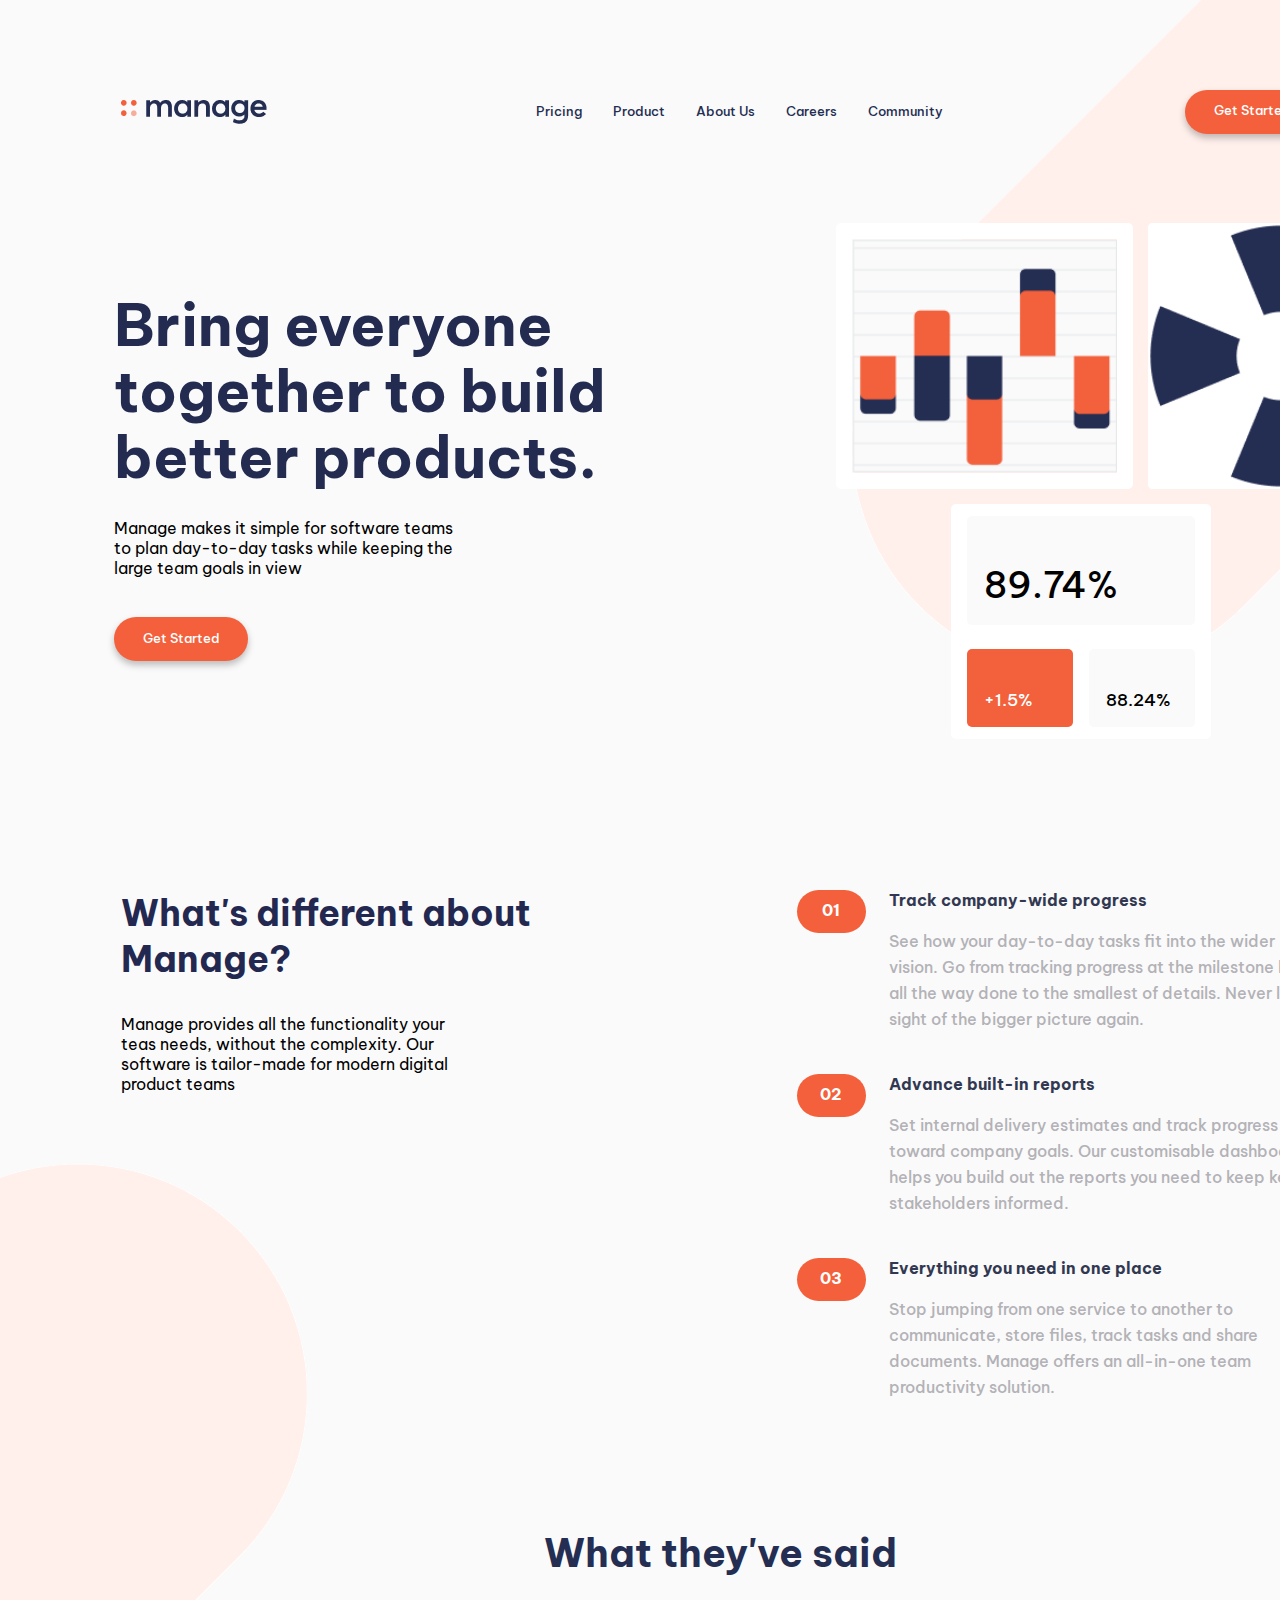
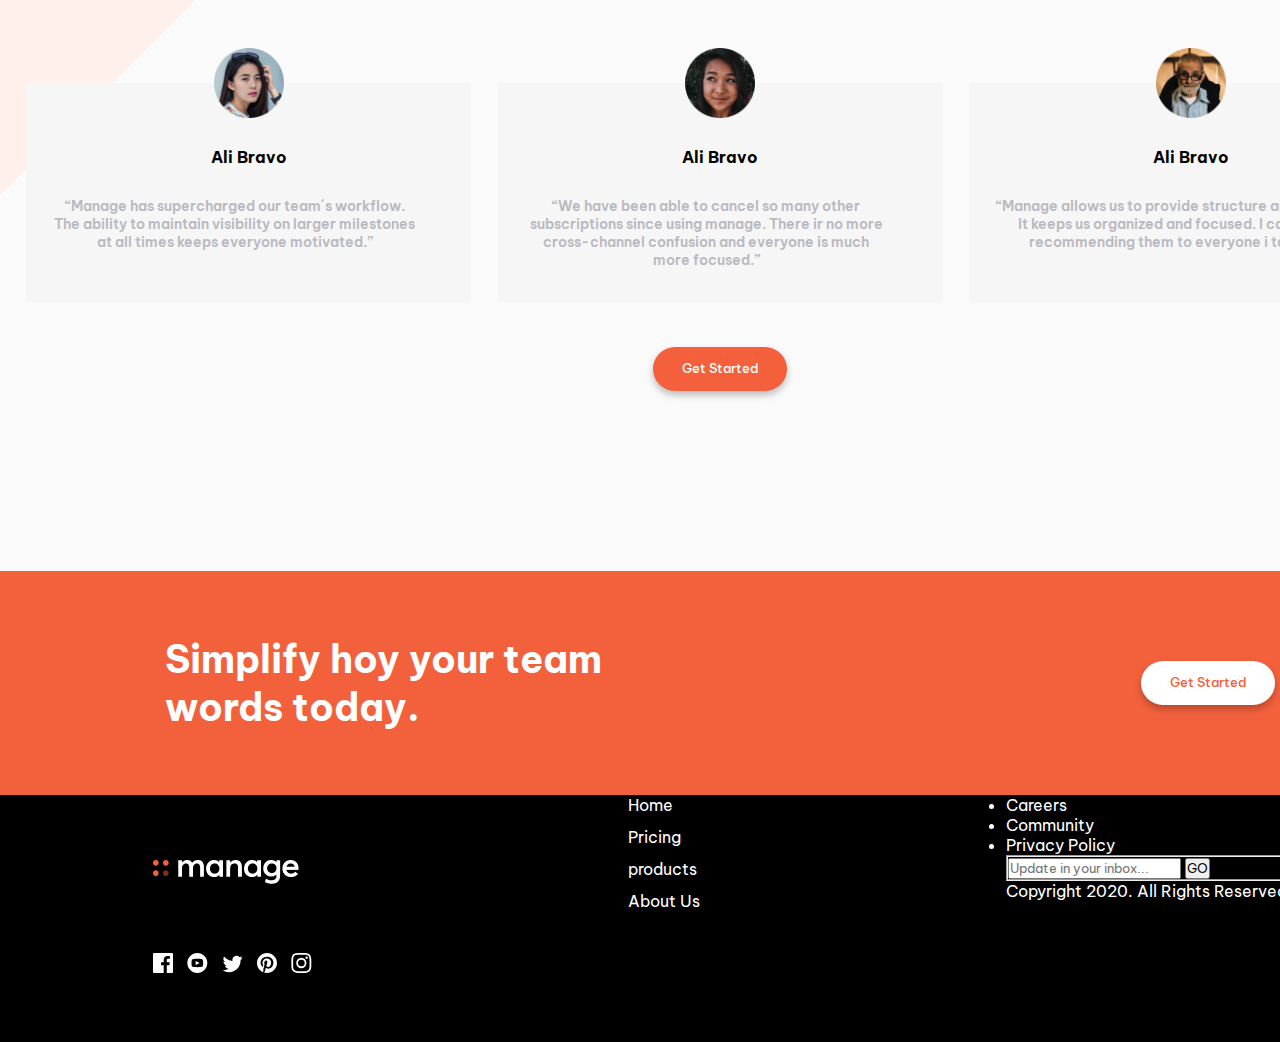
==== Examen Practico Final - FE1/index.html @ 4f0da7f2 "avance version pc" ====
<!DOCTYPE html>
<html lang="en">
<head>
    <meta charset="UTF-8">
    <meta http-equiv="X-UA-Compatible" content="IE=edge">
    <meta name="viewport" content="width=device-width, initial-scale=1.0">
    <link rel="preconnect" href="https://fonts.googleapis.com">
    <link rel="preconnect" href="https://fonts.gstatic.com" crossorigin>
<link href="https://fonts.googleapis.com/css2?family=Be+Vietnam+Pro:wght@400;500;700&display=swap" rel="stylesheet">
    <link rel="stylesheet" href="./styles/styles.css">
    <title>Examen Front1</title>
</head>
<body>
    <header>
        <div class="headercontainer">
        <img src="./img/logonegro.png" alt="">
        <nav>
            <ul type="none">
                <li class="headerli">Pricing</li>
                <li class="headerli">Product</li>
                <li class="headerli">About Us</li>
                <li class="headerli">Careers</li>
                <li class="headerli">Community</li>
            </ul>
        </nav>
        <p class="GetStarted">Get Started</p>
        </div>
    </header>
    <div class="container1">
        <div class="container1_1">
            <h1>Bring everyone together to build better products.</h1>
            <p class="container1_p">Manage makes it simple for software teams to plan day-to-day tasks while keeping the large team goals in view </p>
            <p class="GetStarted">Get Started</p>
        </div>
        <div class="container1_2">
            <div class="container1_2_img">
                <img class="container1_2_img1" src="./img/barras.png" alt="">
                <img class="container1_2_img2" src="./img/Group 3.png" alt="">
            </div>
            <div class="container1_2_p">
                <p class="alingp container1_2_p1">89.74%</p>
                <p class="alingp container1_2_p2">+1.5%</p>
                <p class="alingp container1_2_p3">88.24%</p>
            </div>
        </div>
    </div>
    <div class="container2">
        <div class="container2_div1">
            <h2 class="container2_div1_h2">What's different about Manage?</h2>
            <p class="container2_div1_p">Manage provides all the functionality your teas needs, without the complexity. Our software is tailor-made for modern digital product teams</p>
        </div>
        <div class="container2_div2">
            <div class="container2_div2_1">
                <p class="item">01</p>
                <div>
                  <h3 class="container2_div2_h3">Track company-wide progress</h3>
                  <p class="container2_div2_p">See how your day-to-day tasks fit into the wider vision. Go from tracking progress at the milestone level all the way done to the smallest of details. Never lose sight of the bigger picture again.</p>
                </div>
            </div>
            <div class="container2_div2_1">
                <p class="item">02</p>
                <div>
                <h3 class="container2_div2_h3">Advance built-in reports</h3>
                <p class="container2_div2_p">Set internal delivery estimates and track progress toward company goals. Our customisable dashboard helps you build out the reports you need to keep key stakeholders informed.</p>
              </div>
            </div>
            <div class="container2_div2_1">
                <p class="item">03</p>
                <div>
                <h3 class="container2_div2_h3">Everything you need in one place</h3>
                <p class="container2_div2_p">Stop jumping from one service to another to communicate, store files, track tasks and share documents. Manage offers an all-in-one team productivity solution.</p>
              </div>
            </div>
        </div>
    </div>
    <h2 class="tituloh2">What they've said</h2>
    <div class="container3">
      <div class="container3_boxs box1">
        <img class="container3_boxs_img" src="./img/avatar-anisha.png" alt="">
        <h4 class="container3_boxs_h4">Ali Bravo</h4>
        <p class="container3_boxs_p">“Manage has supercharged our team´s workflow. The ability to maintain visibility on larger milestones at all times keeps everyone motivated.”</p>
      </div>
      <div class="container3_boxs box2">
        <img class="container3_boxs_img" src="./img/avatar-ali.png" alt="">
          <h4 class="container3_boxs_h4">Ali Bravo</h4>
          <p class="container3_boxs_p">“We have been able to cancel so many other subscriptions since using manage. There ir no more cross-channel confusion and everyone is much more focused.”</p>
      </div>
      <div class="container3_boxs box3">
          <img class="container3_boxs_img" src="./img/avatar-richard.png" alt="">
          <h4 class="container3_boxs_h4">Ali Bravo</h4>
          <p class="container3_boxs_p">“Manage allows us to provide structure and process. It keeps us organized and focused. I can´t stop recommending them to everyone i talk to!”</p>
      </div>
    </div>
    <div class="pcenter">
      <p class="GetStarted">Get Started</p>
    </div>
    <div class="container4">
        <h2 class="container4_h2">Simplify hoy your team words today.</h2>
        <p class="GetStarted gswhite">Get Started</p>
    </div>
    <footer>
        <di class="container5">
            <div class="container5_1">
                <div>
                    <img src="./img/logoblanco.png" alt="">
                </div>
                <div>
                    <img class="container5_1_ico" src="./img/icon-facebook.svg" alt="facebook">
                    <img class="container5_1_ico" src="./img/icon-youtube.svg" alt="youtube">
                    <img class="container5_1_ico" src="./img/icon-twitter.svg" alt="twitter">
                    <img class="container5_1_ico" src="./img/icon-pinterest.svg" alt="pinterest">
                    <img class="container5_1_ico" src="./img/icon-instagram.svg" alt="instagram">
            </div>
            </div>
            <div class="container5_2">
                <ul type="none">
                    <li class="container5_2_li">Home</li>
                    <li class="container5_2_li">Pricing</li>
                    <li class="container5_2_li">products</li>
                    <li class="container5_2_li">About Us</li>
                </ul>
            </div>
        </div>
        <div>
            <div>
                <ul>
                    <li>Careers</li>
                    <li>Community</li>
                    <li>Privacy Policy</li>
                </ul>
            </div>
            <div>
                <div>
                <form>
                    <fieldset>
                        <input type="text" id="nombre" name="nombre" placeholder="Update in your inbox..." minlength="5" maxlength="25">
                        <input type="submit" value="GO">
                    </fieldset>
                </form>
                </div>
                <div>
                <P>Copyright 2020. All Rights Reserved</P>
                </div>
            </div>
        </div>
    </footer>
</body>
</html>
---- Examen Practico Final - FE1/styles/styles.css ----
* {
    padding: 0;
    margin: 0;
    font-family: 'Be Vietnam Pro', sans-serif;
    font-style: normal;
    box-sizing: border-box;
}
body{
    width: 1440px;
    /* background-position: 840px -120px; */
    /* background-image: url("../img/bg-tablet-pattern.svg"); */
    background-color: #FAFAFA;
    background-repeat: no-repeat;
    background-image: url("../img/fondoo.png");
    /* border: 2px solid #000000; */
}
.headercontainer{
    display: flex;
    flex-wrap: wrap;
    flex-direction: row;
    align-items: center;
    justify-content: space-around;
    height: 223px;
    font-weight: 500;
    font-size: 13px;
}
nav ul li{
    display: inline-block;
}
.headerli{
    padding-left: 28px;
    color: #242E52;
    line-height: 176.1%;
}
.GetStarted{
    width: 134px;
    height: 44px;
    background-color: #F3603B;
    color: #ffffff;
    box-shadow: 0px 4px 7px rgba(0, 0, 0, 0.25);
    border-radius: 50px;
    text-align: center;
    padding: 12.5px 0;
    font-weight: 500;
    font-size: 13px;
}
.gswhite{
    background-color: #ffffff;
    color: #F3603B;
}
h1{
    font-weight: 700;
    font-size: 58px;
    line-height: 66px;
    color: #232C50;
}
.container1{
    height: 525px;
    display: flex;
    flex-wrap: wrap;
    flex-direction: row;
    justify-content: space-around;
    align-items: center;
}
.container1_1{
    width: 493px;
    height: 397px;
    display: grid;
    justify-content: center;
}
.container1_p{
    width: 350px;
    height: 71px;
}
.container1_2{
  width: 490px;
  height: 535px;
  display: flex;
  flex-wrap: wrap;
  justify-content: space-evenly;
}
.container1_2_img{
  display: flex;
  margin-bottom: 15px;
}
.container1_2_img1{
  border: 16px solid #ffffff;
  border-radius: 5px;
}
.container1_2_img2{
  margin-left: 15px;
}
.container1_2_p{
    width: 260px;
    height: 235px;
    display: flex;
    flex-wrap: wrap;
    justify-content: space-evenly;
    align-items: center;
    background-color: #ffffff;
    border-radius: 5px;
}
.alingp{
  background-color: #FAFAFA;
  display: flex;
  align-items: flex-end;
  padding: 17px;
  font-weight: 500;
  border-radius: 5px;
}
.container1_2_p1{
  height: 108.5px;
  width: 227.5px;
  font-size: 36px;
}
.container1_2_p2{
  background-color: #F3603C;
  color: #ffffff;
  width: 106.03px;
  height: 78.33px;
  font-size: 16.5px;
}
.container1_2_p3{
  width: 106.03px;
  height: 78.33px;
  font-size: 16.5px;
}
.container2{
  margin-top: 142px;
  display: flex;
  flex-direction: row;
  justify-content: space-around;
}
.container2_div1{
  width: 433px;
  height: 212px;
}
.container2_div1_h2{
  width: 433px;
  height: 88px;
  font-weight: 700;
  font-size: 36px;
  color:#232851;
  margin-bottom: 36px;
}
.container2_div1_p{
  width: 337px;
  height: 88px;
}
.item{
  width: 69px;
  height: 43px;
  background-color: #F3603B;
  color: #ffffff;
  border-radius: 50px;
  text-align: center;
  padding: 10px 0;
  font-weight: 700;
  font-size: 16px;
  margin-right: 23px;
}
.container2_div2_1{
  display: flex;
}
.container2_div2_h3{
  color: #323851;
  font-weight: 700;
  font-size: 16px;
  margin-bottom: 18px;
}
.container2_div2_p{
  width: 430px;
  height: 104px;
  font-weight: 500;
  font-size: 16.2984px;
  line-height: 26px;
  margin-bottom: 42px;
  color: #B3B2B7;
}
.tituloh2{
  color: #242E53;
  font-weight: 700;
  font-size: 39.2143px;
  line-height: 156.6%;
  text-align: center;
  margin-top: 80px;
  margin-bottom: 100px;
}
.container3{
  display: flex;
  flex-direction: row;
  flex-wrap: wrap;
  justify-content: space-evenly;
}
.container3_boxs{
  /* position: relative; */
  background-color: #f6f6f6;
  width: 445px;
  height: 219px;
  text-align: center;
}
.container3_boxs_img{
  position: relative;
  top: -35px;
  width: 70px;
  height: 70px;
}
.container3_boxs_h4{
  position: relative;
  top: -10px;
  padding-bottom: 20px;
}
.container3_boxs_p{
  width: 390px;
  height: 78px;
  padding-left: 27px;
  font-weight: 600;
  font-size: 14px;
  color: #B9B9C1;
}
.pcenter{
  height: 269px;
  display: flex;
  justify-content: center;
  padding-top: 45px;
}
.container4{
  height: 224px;
  background-color: #F3613C;
  color: #ffffff;
  display: flex;
  justify-content: space-between;
  align-items: center;
  padding: 0 165px;
}
.container4_h2{
  width: 438px;
  height: 96px;
  font-weight: 700;
  font-size: 38px;
}
footer{
}
.container5{
  height: 247px;
  background-color: #000000;
  color: #ffffff;
  display: flex;
  justify-content: space-around;
}
.container5_1{
  display: flex;
  flex-direction: column;
  justify-content: space-evenly;
}
.container5_1_ico{
  padding-right: 10px;
}
.container5_2{
  display: block;
  justify-content: center;
}
.container5_2_li{
  padding-bottom: 12px;
}
.container5_3{

}
.container5_4{

}
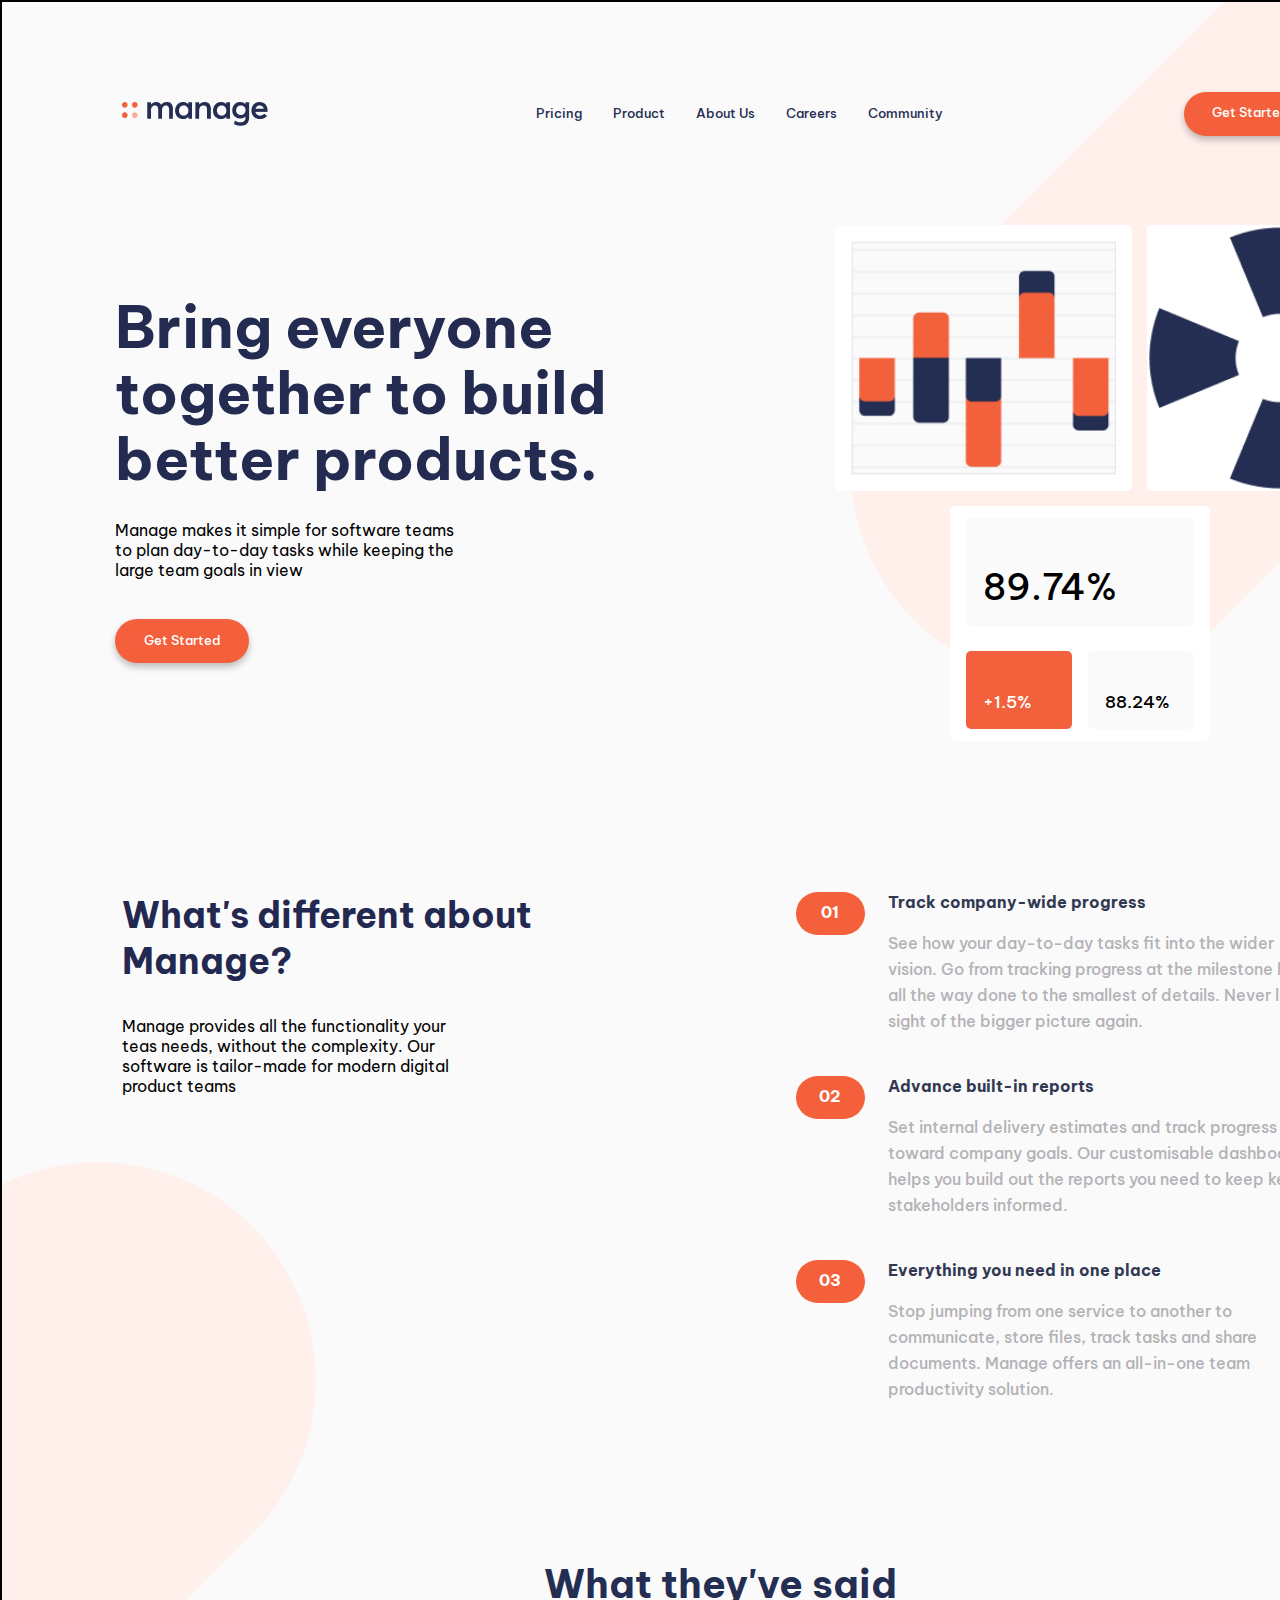
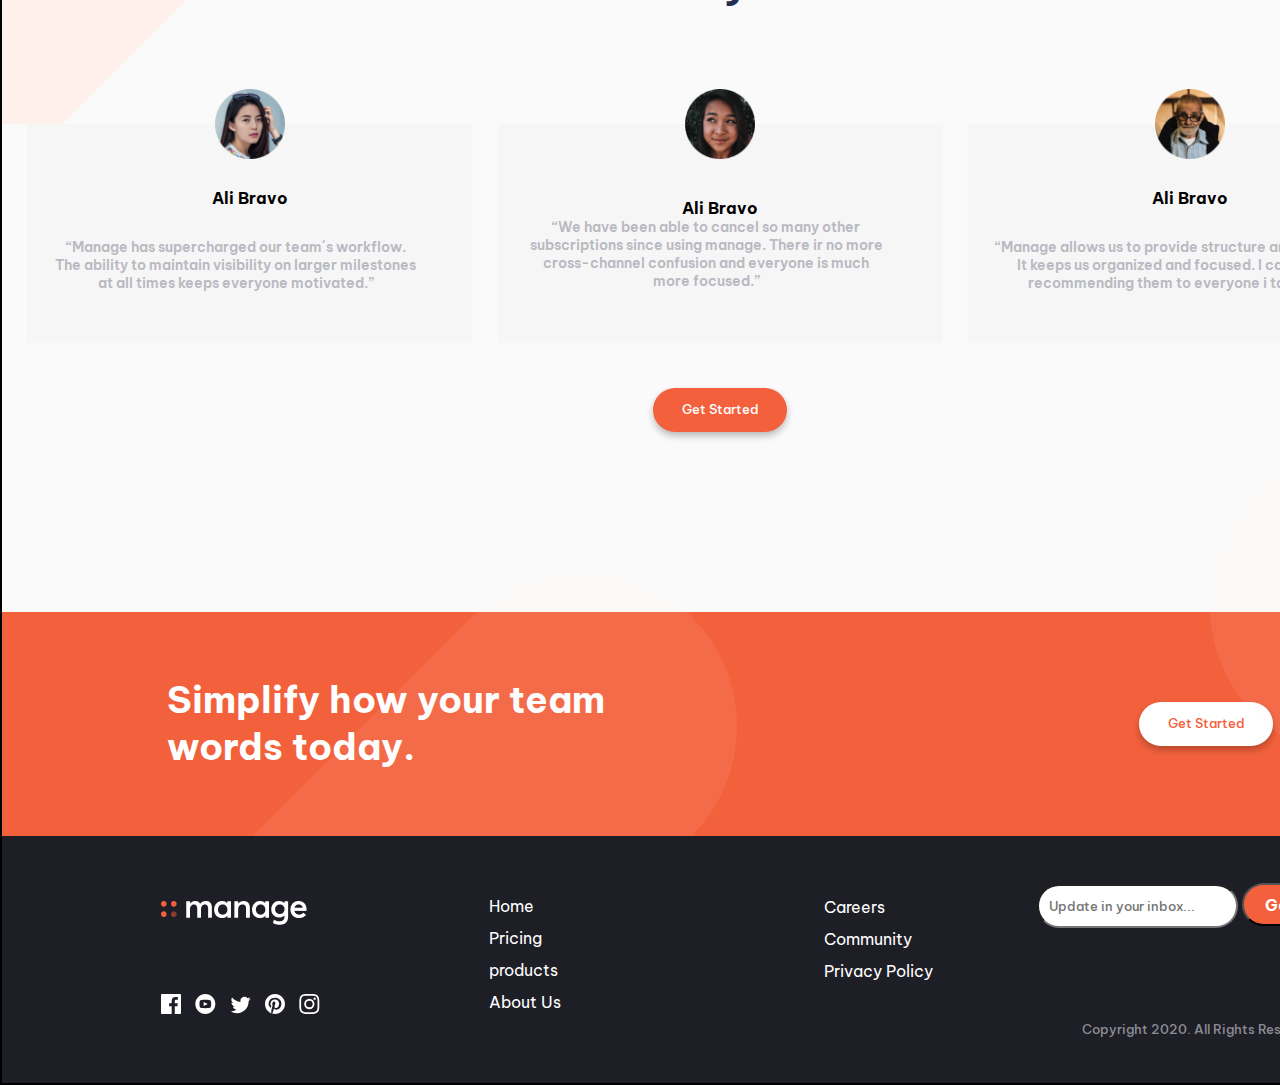
==== commit 854f95f5: "finalizo version pc" ====
--- a/Examen Practico Final - FE1/index.html
+++ b/Examen Practico Final - FE1/index.html
@@ -44,102 +44,103 @@
             </div>
         </div>
     </div>
+    <div class="container2_background">
     <div class="container2">
         <div class="container2_div1">
             <h2 class="container2_div1_h2">What's different about Manage?</h2>
             <p class="container2_div1_p">Manage provides all the functionality your teas needs, without the complexity. Our software is tailor-made for modern digital product teams</p>
         </div>
-        <div class="container2_div2">
+        <div class="container2_div1">
             <div class="container2_div2_1">
                 <p class="item">01</p>
                 <div>
-                  <h3 class="container2_div2_h3">Track company-wide progress</h3>
-                  <p class="container2_div2_p">See how your day-to-day tasks fit into the wider vision. Go from tracking progress at the milestone level all the way done to the smallest of details. Never lose sight of the bigger picture again.</p>
+                    <h3 class="container2_div2_h3">Track company-wide progress</h3>
+                    <p class="container2_div2_p">See how your day-to-day tasks fit into the wider vision. Go from tracking progress at the milestone level all the way done to the smallest of details. Never lose sight of the bigger picture again.</p>
                 </div>
             </div>
             <div class="container2_div2_1">
                 <p class="item">02</p>
                 <div>
-                <h3 class="container2_div2_h3">Advance built-in reports</h3>
-                <p class="container2_div2_p">Set internal delivery estimates and track progress toward company goals. Our customisable dashboard helps you build out the reports you need to keep key stakeholders informed.</p>
-              </div>
+                    <h3 class="container2_div2_h3">Advance built-in reports</h3>
+                    <p class="container2_div2_p">Set internal delivery estimates and track progress toward company goals. Our customisable dashboard helps you build out the reports you need to keep key stakeholders informed.</p>
+                </div>
             </div>
             <div class="container2_div2_1">
                 <p class="item">03</p>
                 <div>
-                <h3 class="container2_div2_h3">Everything you need in one place</h3>
-                <p class="container2_div2_p">Stop jumping from one service to another to communicate, store files, track tasks and share documents. Manage offers an all-in-one team productivity solution.</p>
-              </div>
+                    <h3 class="container2_div2_h3">Everything you need in one place</h3>
+                    <p class="container2_div2_p">Stop jumping from one service to another to communicate, store files, track tasks and share documents. Manage offers an all-in-one team productivity solution.</p>
+                </div>
             </div>
         </div>
     </div>
-    <h2 class="tituloh2">What they've said</h2>
+    <div class="container2_h2">
+        <h2 class="tituloh2">What they've said</h2>
+    </div>
+    </div>
     <div class="container3">
-      <div class="container3_boxs box1">
-        <img class="container3_boxs_img" src="./img/avatar-anisha.png" alt="">
-        <h4 class="container3_boxs_h4">Ali Bravo</h4>
-        <p class="container3_boxs_p">“Manage has supercharged our team´s workflow. The ability to maintain visibility on larger milestones at all times keeps everyone motivated.”</p>
-      </div>
-      <div class="container3_boxs box2">
-        <img class="container3_boxs_img" src="./img/avatar-ali.png" alt="">
-          <h4 class="container3_boxs_h4">Ali Bravo</h4>
-          <p class="container3_boxs_p">“We have been able to cancel so many other subscriptions since using manage. There ir no more cross-channel confusion and everyone is much more focused.”</p>
-      </div>
-      <div class="container3_boxs box3">
-          <img class="container3_boxs_img" src="./img/avatar-richard.png" alt="">
-          <h4 class="container3_boxs_h4">Ali Bravo</h4>
-          <p class="container3_boxs_p">“Manage allows us to provide structure and process. It keeps us organized and focused. I can´t stop recommending them to everyone i talk to!”</p>
-      </div>
+        <div class="container3_boxs box1">
+            <img class="container3_boxs_img" src="./img/avatar-anisha.png" alt="">
+            <h4 class="container3_boxs_h4">Ali Bravo</h4>
+            <p class="container3_boxs_p">“Manage has supercharged our team´s workflow. The ability to maintain visibility on larger milestones at all times keeps everyone motivated.”</p>
+        </div>
+        <div class="container3_boxs box2">
+            <img class="container3_boxs_img" src="./img/avatar-ali.png" alt="">
+            <h4 class="co  ntainer3_boxs_h4">Ali Bravo</h4>
+            <p class="container3_boxs_p">“We have been able to cancel so many other subscriptions since using manage. There ir no more cross-channel confusion and everyone is much more focused.”</p>
+        </div>
+        <div class="container3_boxs box3">
+            <img class="container3_boxs_img" src="./img/avatar-richard.png" alt="">
+            <h4 class="container3_boxs_h4">Ali Bravo</h4>
+            <p class="container3_boxs_p">“Manage allows us to provide structure and process. It keeps us organized and focused. I can´t stop recommending them to everyone i talk to!”</p>
+        </div>
     </div>
     <div class="pcenter">
-      <p class="GetStarted">Get Started</p>
+        <p class="GetStarted">Get Started</p>
     </div>
     <div class="container4">
-        <h2 class="container4_h2">Simplify hoy your team words today.</h2>
+        <img class="container4_img" src="./img/bg-simplify-section-desktop.svg" alt="">
+        <h2 class="container4_h2">Simplify how your team words today.</h2>
         <p class="GetStarted gswhite">Get Started</p>
     </div>
     <footer>
-        <di class="container5">
+        <div class="container5">
             <div class="container5_1">
-                <div>
-                    <img src="./img/logoblanco.png" alt="">
+                <div class="container5_1_1">
+                    <div>
+                        <img src="./img/logoblanco.png" alt="">
+                    </div>
+                    <div>
+                        <img class="container5_1_ico" src="./img/icon-facebook.svg" alt="facebook">
+                        <img class="container5_1_ico" src="./img/icon-youtube.svg" alt="youtube">
+                        <img class="container5_1_ico" src="./img/icon-twitter.svg" alt="twitter">
+                        <img class="container5_1_ico" src="./img/icon-pinterest.svg" alt="pinterest">
+                        <img class="container5_1_ico" src="./img/icon-instagram.svg" alt="instagram">
+                    </div>
                 </div>
-                <div>
-                    <img class="container5_1_ico" src="./img/icon-facebook.svg" alt="facebook">
-                    <img class="container5_1_ico" src="./img/icon-youtube.svg" alt="youtube">
-                    <img class="container5_1_ico" src="./img/icon-twitter.svg" alt="twitter">
-                    <img class="container5_1_ico" src="./img/icon-pinterest.svg" alt="pinterest">
-                    <img class="container5_1_ico" src="./img/icon-instagram.svg" alt="instagram">
+                <div class="container5_1_divul">
+                    <ul type="none">
+                        <li class="container5_1_li">Home</li>
+                        <li class="container5_1_li">Pricing</li>
+                        <li class="container5_1_li">products</li>
+                        <li class="container5_1_li">About Us</li>
+                    </ul>
+                </div>
             </div>
-            </div>
-            <div class="container5_2">
-                <ul type="none">
-                    <li class="container5_2_li">Home</li>
-                    <li class="container5_2_li">Pricing</li>
-                    <li class="container5_2_li">products</li>
-                    <li class="container5_2_li">About Us</li>
-                </ul>
-            </div>
-        </div>
-        <div>
-            <div>
-                <ul>
-                    <li>Careers</li>
-                    <li>Community</li>
-                    <li>Privacy Policy</li>
-                </ul>
-            </div>
-            <div>
-                <div>
-                <form>
-                    <fieldset>
-                        <input type="text" id="nombre" name="nombre" placeholder="Update in your inbox..." minlength="5" maxlength="25">
-                        <input type="submit" value="GO">
-                    </fieldset>
-                </form>
+            <div class="container5_1">
+                <div class="container5_1_divul">
+                    <ul class="container5_1_ul" type="none">
+                        <li class="container5_1_li li2">Careers</li>
+                        <li class="container5_1_li li2">Community</li>
+                        <li class="container5_1_li li2">Privacy Policy</li>
+                    </ul>
                 </div>
-                <div>
-                <P>Copyright 2020. All Rights Reserved</P>
+                <div class="container5_4">
+                        <form>
+                                <input class="boxform" type="email" id="email" name="email" placeholder="Update in your inbox..." minlength="3" maxlength="25">
+                                <input class="item" type="submit" value="Go">
+                        </form>
+                    <P class="container5_4_p">Copyright 2020. All Rights Reserved</P>
                 </div>
             </div>
         </div>
--- a/Examen Practico Final - FE1/styles/styles.css
+++ b/Examen Practico Final - FE1/styles/styles.css
@@ -7,12 +7,13 @@
 }
 body{
     width: 1440px;
-    /* background-position: 840px -120px; */
-    /* background-image: url("../img/bg-tablet-pattern.svg"); */
+    background-position: 850px -130px;
+    background-image: url("../img/bg-tablet-pattern.svg");
+    border: 2px solid #000000;
+    /* background-image: url("../img/fondoo.png"); */
     background-color: #FAFAFA;
     background-repeat: no-repeat;
-    background-image: url("../img/fondoo.png");
-    /* border: 2px solid #000000; */
+    position: relative;
 }
 .headercontainer{
     display: flex;
@@ -125,6 +126,11 @@
   height: 78.33px;
   font-size: 16.5px;
 }
+.container2_background{
+  background-image: url("../img/bg-tablet-pattern.svg");
+  background-repeat: no-repeat;
+  background-position: -500px 270px;
+}
 .container2{
   margin-top: 142px;
   display: flex;
@@ -132,8 +138,6 @@
   justify-content: space-around;
 }
 .container2_div1{
-  width: 433px;
-  height: 212px;
 }
 .container2_div1_h2{
   width: 433px;
@@ -177,14 +181,19 @@
   margin-bottom: 42px;
   color: #B3B2B7;
 }
+.container2_h2{
+  position: relative;
+  height: 280px;
+  display: flex;
+  justify-content: center;
+  align-items: center;
+}
 .tituloh2{
+  position: absolute;
   color: #242E53;
   font-weight: 700;
   font-size: 39.2143px;
   line-height: 156.6%;
-  text-align: center;
-  margin-top: 80px;
-  margin-bottom: 100px;
 }
 .container3{
   display: flex;
@@ -225,6 +234,7 @@
   padding-top: 45px;
 }
 .container4{
+  position: relative;
   height: 224px;
   background-color: #F3613C;
   color: #ffffff;
@@ -233,22 +243,33 @@
   align-items: center;
   padding: 0 165px;
 }
+.container4_img{
+  position: absolute;
+  bottom: 0;
+  padding-left: 85px;
+}
 .container4_h2{
   width: 438px;
   height: 96px;
   font-weight: 700;
-  font-size: 38px;
+  font-size: 37px;
 }
 footer{
 }
 .container5{
   height: 247px;
-  background-color: #000000;
+  background-color: #1E1E26;
   color: #ffffff;
   display: flex;
-  justify-content: space-around;
 }
 .container5_1{
+  width: 50%;
+  display: flex;
+  flex-wrap: wrap;
+  flex-direction: row;
+  justify-content: space-evenly;
+}
+.container5_1_1{
   display: flex;
   flex-direction: column;
   justify-content: space-evenly;
@@ -256,16 +277,35 @@
 .container5_1_ico{
   padding-right: 10px;
 }
-.container5_2{
-  display: block;
+.container5_1_divul{
+  display: flex;
+  flex-direction: column;
   justify-content: center;
 }
-.container5_2_li{
+.container5_1_ul{
+  margin-top: -30px;
+}
+.container5_1_li{
   padding-bottom: 12px;
 }
-.container5_3{
-
-}
 .container5_4{
-
+  display: flex;
+  flex-direction: column;
+  justify-content: space-around;
+}
+.boxform{
+  width: 201px;
+  height: 44px;
+  background-color: #ffffff;
+  border-radius: 50px;
+  font-weight: 500;
+  font-size: 13px;
+  padding-left: 10px;
+  color: #F3603B;
+}
+.container5_4_p{
+  color: #8C8C94;
+  font-weight: 500;
+  font-size: 12.5px;
+  padding-left: 45px;
 }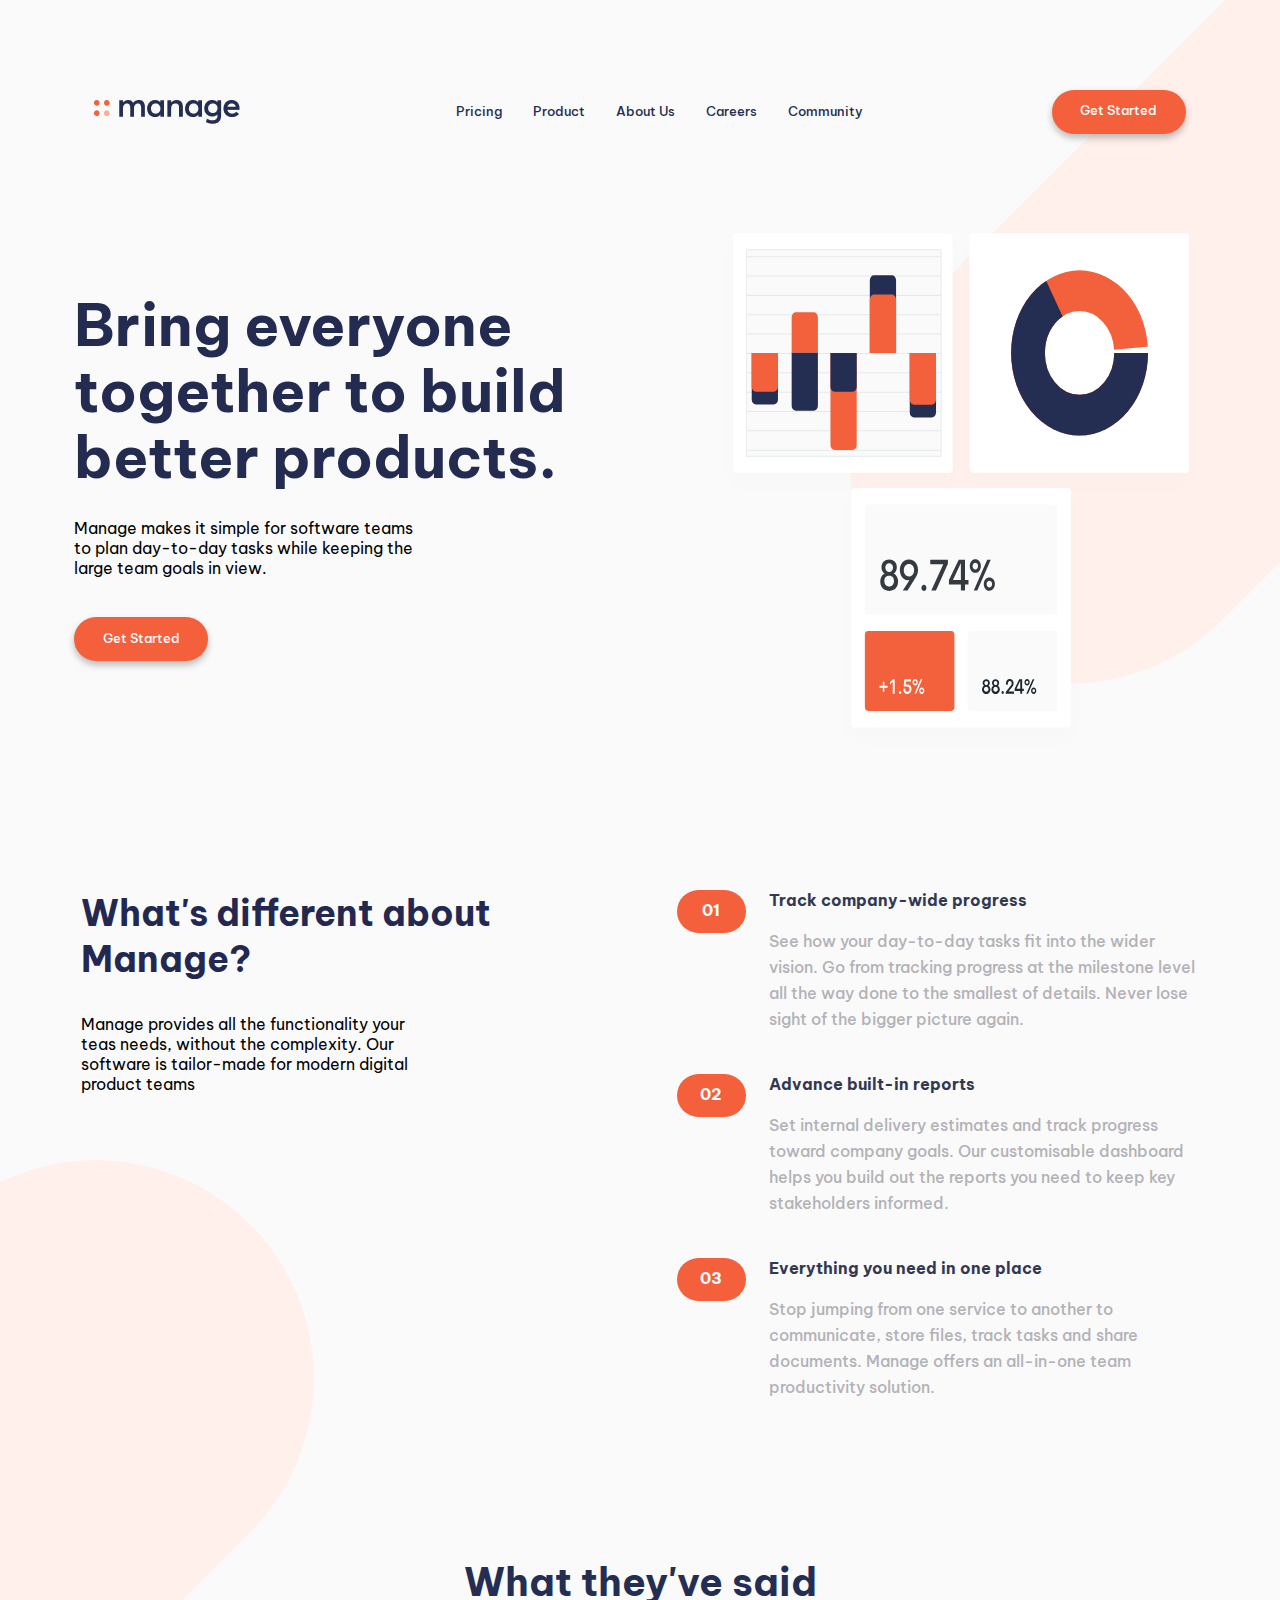
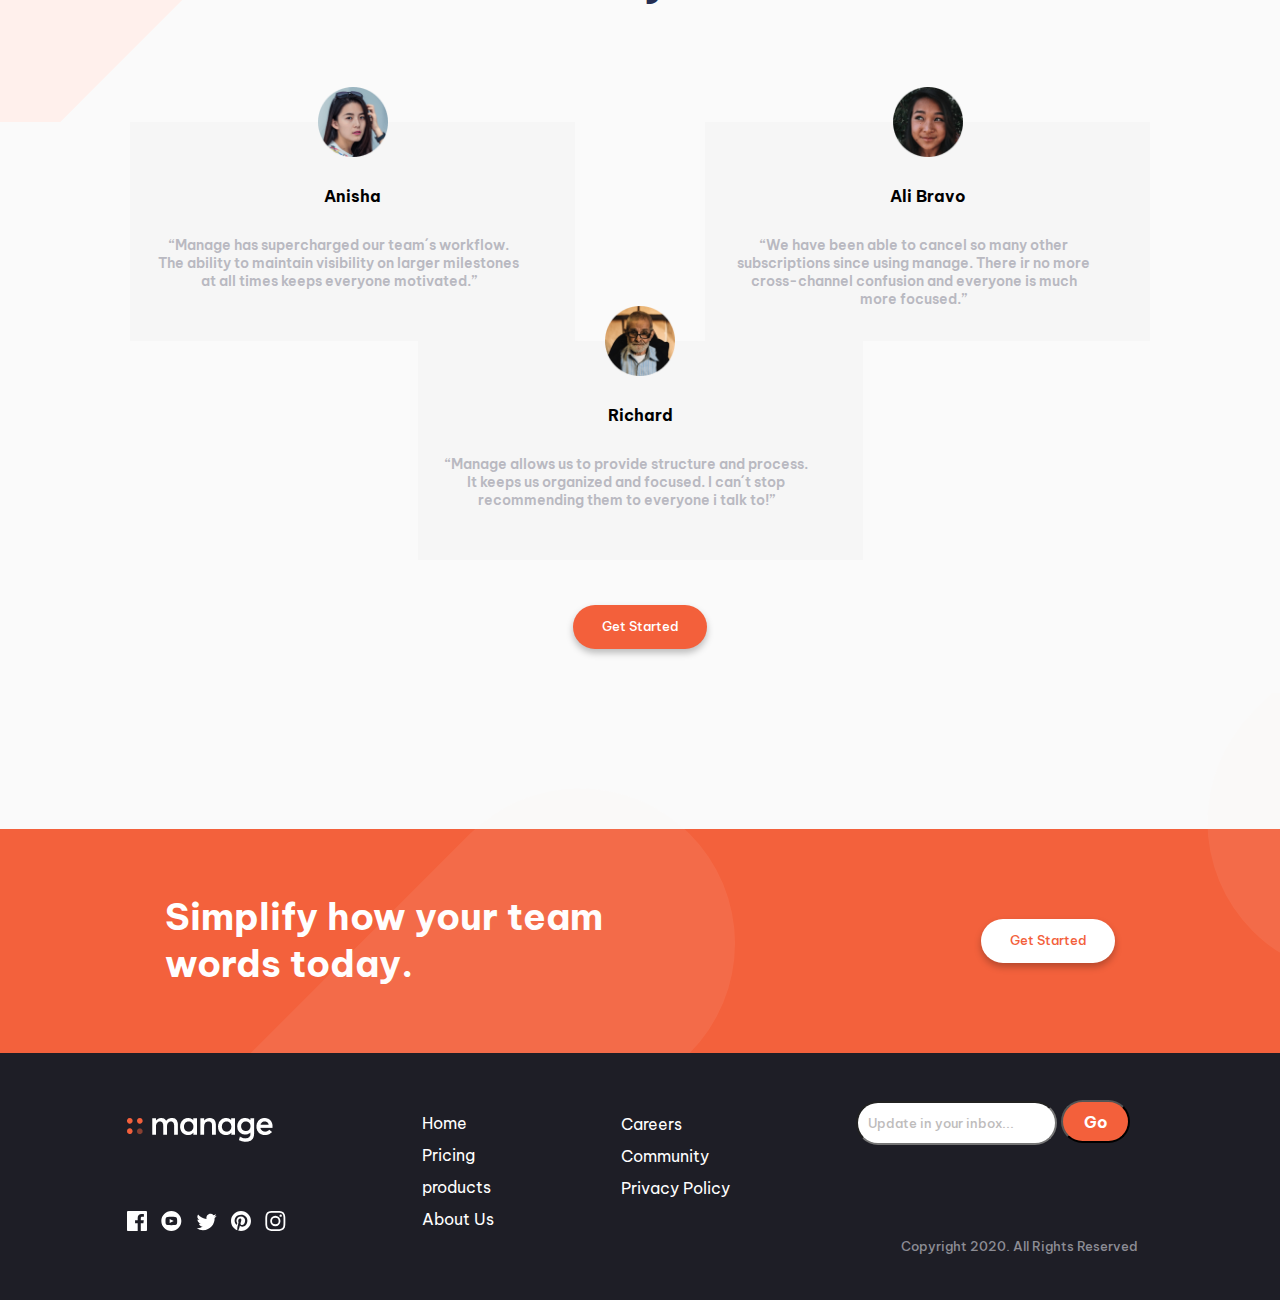
==== commit 7ff7bf92: "avance version mobile" ====
--- a/Examen Practico Final - FE1/index.html
+++ b/Examen Practico Final - FE1/index.html
@@ -14,8 +14,8 @@
     <header>
         <div class="headercontainer">
         <img src="./img/logonegro.png" alt="">
-        <nav>
-            <ul type="none">
+        <nav class="navbarmobile">
+            <ul class="borrar" type="none">
                 <li class="headerli">Pricing</li>
                 <li class="headerli">Product</li>
                 <li class="headerli">About Us</li>
@@ -23,17 +23,17 @@
                 <li class="headerli">Community</li>
             </ul>
         </nav>
-        <p class="GetStarted">Get Started</p>
+        <p class="GetStarted borrar">Get Started</p>
         </div>
     </header>
     <div class="container1">
         <div class="container1_1">
             <h1>Bring everyone together to build better products.</h1>
-            <p class="container1_p">Manage makes it simple for software teams to plan day-to-day tasks while keeping the large team goals in view </p>
-            <p class="GetStarted">Get Started</p>
+            <p class="container1_p">Manage makes it simple for software teams to plan day-to-day tasks while keeping the large team goals in view.</p>
+            <p class="GetStarted gs1">Get Started</p>
         </div>
         <div class="container1_2">
-            <div class="container1_2_img">
+            <!-- <div class="container1_2_img">
                 <img class="container1_2_img1" src="./img/barras.png" alt="">
                 <img class="container1_2_img2" src="./img/Group 3.png" alt="">
             </div>
@@ -41,16 +41,17 @@
                 <p class="alingp container1_2_p1">89.74%</p>
                 <p class="alingp container1_2_p2">+1.5%</p>
                 <p class="alingp container1_2_p3">88.24%</p>
-            </div>
+            </div> -->
+            <img class="container1_2" src="./img/illustration-intro.svg" alt="">
         </div>
     </div>
     <div class="container2_background">
     <div class="container2">
         <div class="container2_div1">
             <h2 class="container2_div1_h2">What's different about Manage?</h2>
-            <p class="container2_div1_p">Manage provides all the functionality your teas needs, without the complexity. Our software is tailor-made for modern digital product teams</p>
+            <p class="container2_div1_p container1_p container2_p">Manage provides all the functionality your teas needs, without the complexity. Our software is tailor-made for modern digital product teams</p>
         </div>
-        <div class="container2_div1">
+        <div class="container2_div1 container2_div2">
             <div class="container2_div2_1">
                 <p class="item">01</p>
                 <div>
@@ -78,44 +79,50 @@
         <h2 class="tituloh2">What they've said</h2>
     </div>
     </div>
-    <div class="container3">
-        <div class="container3_boxs box1">
+    <section class="container3">
+        <div class="container3_boxs" id="box1">
             <img class="container3_boxs_img" src="./img/avatar-anisha.png" alt="">
-            <h4 class="container3_boxs_h4">Ali Bravo</h4>
+            <h4 class="container3_boxs_h4">Anisha</h4>
             <p class="container3_boxs_p">“Manage has supercharged our team´s workflow. The ability to maintain visibility on larger milestones at all times keeps everyone motivated.”</p>
         </div>
-        <div class="container3_boxs box2">
+        <div class="container3_boxs" id="box2">
             <img class="container3_boxs_img" src="./img/avatar-ali.png" alt="">
-            <h4 class="co  ntainer3_boxs_h4">Ali Bravo</h4>
+            <h4 class="container3_boxs_h4">Ali Bravo</h4>
             <p class="container3_boxs_p">“We have been able to cancel so many other subscriptions since using manage. There ir no more cross-channel confusion and everyone is much more focused.”</p>
         </div>
-        <div class="container3_boxs box3">
+        <div class="container3_boxs" id="box3">
             <img class="container3_boxs_img" src="./img/avatar-richard.png" alt="">
-            <h4 class="container3_boxs_h4">Ali Bravo</h4>
+            <h4 class="container3_boxs_h4">Richard</h4>
             <p class="container3_boxs_p">“Manage allows us to provide structure and process. It keeps us organized and focused. I can´t stop recommending them to everyone i talk to!”</p>
         </div>
+    </section>
+    <div class="slider">
+        <ul class="menu" type="none">
+            <a href="#box1"><li class="boton"></li></a>
+            <a href="#box2"><li class="boton"></li></a>
+            <a href="#box3"><li class="boton"></li></a>
+        </ul>
     </div>
     <div class="pcenter">
         <p class="GetStarted">Get Started</p>
     </div>
-    <div class="container4">
+    <section class="container4">
         <img class="container4_img" src="./img/bg-simplify-section-desktop.svg" alt="">
         <h2 class="container4_h2">Simplify how your team words today.</h2>
         <p class="GetStarted gswhite">Get Started</p>
-    </div>
+    </section>
     <footer>
-        <div class="container5">
-            <div class="container5_1">
+        <section class="container5">
                 <div class="container5_1_1">
                     <div>
                         <img src="./img/logoblanco.png" alt="">
                     </div>
                     <div>
-                        <img class="container5_1_ico" src="./img/icon-facebook.svg" alt="facebook">
-                        <img class="container5_1_ico" src="./img/icon-youtube.svg" alt="youtube">
-                        <img class="container5_1_ico" src="./img/icon-twitter.svg" alt="twitter">
-                        <img class="container5_1_ico" src="./img/icon-pinterest.svg" alt="pinterest">
-                        <img class="container5_1_ico" src="./img/icon-instagram.svg" alt="instagram">
+                        <svg class="container5_1_ico" xmlns="http://www.w3.org/2000/svg" width="20" height="20"><path fill="#FFF" d="M18.896 0H1.104C.494 0 0 .494 0 1.104v17.793C0 19.506.494 20 1.104 20h9.58v-7.745H8.076V9.237h2.606V7.01c0-2.583 1.578-3.99 3.883-3.99 1.104 0 2.052.082 2.329.119v2.7h-1.598c-1.254 0-1.496.597-1.496 1.47v1.928h2.989l-.39 3.018h-2.6V20h5.098c.608 0 1.102-.494 1.102-1.104V1.104C20 .494 19.506 0 18.896 0z"/></svg>
+                        <svg class="container5_1_ico" xmlns="http://www.w3.org/2000/svg" width="21" height="20"><path fill="#FFF" d="M10.333 0c-5.522 0-10 4.478-10 10 0 5.523 4.478 10 10 10 5.523 0 10-4.477 10-10 0-5.522-4.477-10-10-10zm3.701 14.077c-1.752.12-5.653.12-7.402 0C4.735 13.947 4.514 13.018 4.5 10c.014-3.024.237-3.947 2.132-4.077 1.749-.12 5.651-.12 7.402 0 1.898.13 2.118 1.059 2.133 4.077-.015 3.024-.238 3.947-2.133 4.077zM8.667 8.048l4.097 1.949-4.097 1.955V8.048z"/></svg>
+                        <svg class="container5_1_ico" xmlns="http://www.w3.org/2000/svg" width="21" height="18"><path fill="#FFF" d="M20.667 2.797a8.192 8.192 0 01-2.357.646 4.11 4.11 0 001.804-2.27 8.22 8.22 0 01-2.606.996A4.096 4.096 0 0014.513.873c-2.649 0-4.595 2.472-3.997 5.038a11.648 11.648 0 01-8.457-4.287 4.109 4.109 0 001.27 5.478A4.086 4.086 0 011.47 6.59c-.045 1.901 1.317 3.68 3.29 4.075a4.113 4.113 0 01-1.853.07 4.106 4.106 0 003.834 2.85 8.25 8.25 0 01-6.075 1.7 11.616 11.616 0 006.29 1.843c7.618 0 11.922-6.434 11.662-12.205a8.354 8.354 0 002.048-2.124z"/></svg>
+                        <svg class="container5_1_ico" xmlns="http://www.w3.org/2000/svg" width="20" height="20"><path fill="#FFF" d="M10 0C4.478 0 0 4.477 0 10c0 4.237 2.636 7.855 6.356 9.312-.088-.791-.167-2.005.035-2.868.182-.78 1.172-4.97 1.172-4.97s-.299-.6-.299-1.486c0-1.39.806-2.428 1.81-2.428.852 0 1.264.64 1.264 1.408 0 .858-.545 2.14-.828 3.33-.236.995.5 1.807 1.48 1.807 1.778 0 3.144-1.874 3.144-4.58 0-2.393-1.72-4.068-4.177-4.068-2.845 0-4.515 2.135-4.515 4.34 0 .859.331 1.781.745 2.281a.3.3 0 01.069.288l-.278 1.133c-.044.183-.145.223-.335.134-1.249-.581-2.03-2.407-2.03-3.874 0-3.154 2.292-6.052 6.608-6.052 3.469 0 6.165 2.473 6.165 5.776 0 3.447-2.173 6.22-5.19 6.22-1.013 0-1.965-.525-2.291-1.148l-.623 2.378c-.226.869-.835 1.958-1.244 2.621.937.29 1.931.446 2.962.446 5.522 0 10-4.477 10-10S15.522 0 10 0z"/></svg>
+                        <svg class="container5_1_ico" xmlns="http://www.w3.org/2000/svg" width="21" height="20"><path fill="#FFF" d="M10.333 1.802c2.67 0 2.987.01 4.042.059 2.71.123 3.976 1.409 4.1 4.099.048 1.054.057 1.37.057 4.04 0 2.672-.01 2.988-.058 4.042-.124 2.687-1.386 3.975-4.099 4.099-1.055.048-1.37.058-4.042.058-2.67 0-2.986-.01-4.04-.058-2.717-.124-3.976-1.416-4.1-4.1-.048-1.054-.058-1.37-.058-4.041 0-2.67.01-2.986.058-4.04.124-2.69 1.387-3.977 4.1-4.1 1.054-.048 1.37-.058 4.04-.058zm0-1.802C7.618 0 7.278.012 6.211.06 2.579.227.56 2.242.394 5.877.345 6.944.334 7.284.334 10s.011 3.057.06 4.123c.166 3.632 2.181 5.65 5.816 5.817 1.068.048 1.408.06 4.123.06 2.716 0 3.057-.012 4.124-.06 3.628-.167 5.651-2.182 5.816-5.817.049-1.066.06-1.407.06-4.123s-.011-3.056-.06-4.122C20.11 2.249 18.093.228 14.458.06 13.39.01 13.049 0 10.333 0zm0 4.865a5.135 5.135 0 100 10.27 5.135 5.135 0 000-10.27zm0 8.468a3.333 3.333 0 110-6.666 3.333 3.333 0 010 6.666zm5.339-9.87a1.2 1.2 0 10-.001 2.4 1.2 1.2 0 000-2.4z"/></svg>
                     </div>
                 </div>
                 <div class="container5_1_divul">
@@ -126,8 +133,6 @@
                         <li class="container5_1_li">About Us</li>
                     </ul>
                 </div>
-            </div>
-            <div class="container5_1">
                 <div class="container5_1_divul">
                     <ul class="container5_1_ul" type="none">
                         <li class="container5_1_li li2">Careers</li>
@@ -140,10 +145,9 @@
                                 <input class="boxform" type="email" id="email" name="email" placeholder="Update in your inbox..." minlength="3" maxlength="25">
                                 <input class="item" type="submit" value="Go">
                         </form>
-                    <P class="container5_4_p">Copyright 2020. All Rights Reserved</P>
-                </div>
-            </div>
-        </div>
+                        <P class="container5_4_p">Copyright 2020. All Rights Reserved</P>
+                    </div>
+                </section>
     </footer>
 </body>
 </html>--- a/Examen Practico Final - FE1/styles/styles.css
+++ b/Examen Practico Final - FE1/styles/styles.css
@@ -6,10 +6,10 @@
     box-sizing: border-box;
 }
 body{
-    width: 1440px;
+    max-width: 1440px;
     background-position: 850px -130px;
     background-image: url("../img/bg-tablet-pattern.svg");
-    border: 2px solid #000000;
+    /* border: 2px solid #000000; */
     /* background-image: url("../img/fondoo.png"); */
     background-color: #FAFAFA;
     background-repeat: no-repeat;
@@ -32,6 +32,10 @@
     padding-left: 28px;
     color: #242E52;
     line-height: 176.1%;
+}
+.headerli:hover{
+  opacity: 0.5;
+  cursor:pointer;
 }
 .GetStarted{
     width: 134px;
@@ -45,9 +49,19 @@
     font-weight: 500;
     font-size: 13px;
 }
+.GetStarted:hover, .item:hover{
+  cursor: pointer;
+  background-color: #f18165;
+}
 .gswhite{
     background-color: #ffffff;
     color: #F3603B;
+    z-index: 1;
+}
+.gswhite:hover{
+    cursor: pointer;
+    background-color: #ffffff;
+    color: #e7937e;
 }
 h1{
     font-weight: 700;
@@ -138,6 +152,8 @@
   justify-content: space-around;
 }
 .container2_div1{
+  display: flex;
+  flex-direction: column;
 }
 .container2_div1_h2{
   width: 433px;
@@ -170,15 +186,14 @@
   color: #323851;
   font-weight: 700;
   font-size: 16px;
-  margin-bottom: 18px;
+  height: 38px;
 }
 .container2_div2_p{
   width: 430px;
-  height: 104px;
+  height: 146px;
   font-weight: 500;
   font-size: 16.2984px;
   line-height: 26px;
-  margin-bottom: 42px;
   color: #B3B2B7;
 }
 .container2_h2{
@@ -227,6 +242,9 @@
   font-size: 14px;
   color: #B9B9C1;
 }
+.slider{
+  display: none;
+}
 .pcenter{
   height: 269px;
   display: flex;
@@ -261,11 +279,6 @@
   background-color: #1E1E26;
   color: #ffffff;
   display: flex;
-}
-.container5_1{
-  width: 50%;
-  display: flex;
-  flex-wrap: wrap;
   flex-direction: row;
   justify-content: space-evenly;
 }
@@ -275,7 +288,10 @@
   justify-content: space-evenly;
 }
 .container5_1_ico{
-  padding-right: 10px;
+  margin-right: 10px;
+}
+.container5_1_ico:hover{
+  cursor: pointer;
 }
 .container5_1_divul{
   display: flex;
@@ -288,10 +304,17 @@
 .container5_1_li{
   padding-bottom: 12px;
 }
+.container5_1_li:hover{
+  color: #f3603bc4;
+  cursor: pointer;
+}
 .container5_4{
   display: flex;
   flex-direction: column;
   justify-content: space-around;
+}
+input{
+  /* border: none; */
 }
 .boxform{
   width: 201px;
@@ -303,9 +326,184 @@
   padding-left: 10px;
   color: #F3603B;
 }
+.boxform::placeholder{
+  color: rgb(190, 188, 188);
+}
+.boxform:hover{
+  border-color: #f18165;
+}
 .container5_4_p{
   color: #8C8C94;
   font-weight: 500;
   font-size: 12.5px;
   padding-left: 45px;
+}
+path:hover{
+  fill: #F3603B;
+}
+
+
+@media (max-width:375px) {
+  body{
+    max-width: 375px;
+  }
+  .borrar{
+    display: none;
+  }
+  .navbarmobile{
+    width: 25px;
+    height: 18px;
+    background-image: url("../img/icon-hamburger.svg");
+  }
+  .headercontainer{
+    justify-content: space-between;
+    padding: 50px 30px;
+    align-items: flex-start;
+    height: auto;
+  }
+  .container1{
+  }
+  .container1_1{
+    order: 2;
+    height: 280px;
+    display: flex;
+    flex-direction: column;
+    align-items: center;
+  }
+  .container1_2{
+    order: 1;
+    width: 320px;
+    height: 289px;
+  }
+  h1{
+    height: 145px;
+    font-weight: 700;
+    font-size: 37px;
+    line-height: 45px;
+    text-align: center;
+  }
+  .container1_p{
+    width: 300px;
+    text-align: justify;
+    color: #B3B2B7;
+    font-size: 16px;
+    line-height: 25px;
+  }
+  .gs1{
+    margin-top: 40px;
+  }
+  .container2{
+    flex-direction: column;
+    align-items: center;
+  }
+  .container2_div1{
+    align-items: center;
+    height: 270px;
+  }
+  .container2_div1_h2{
+    font-weight: 700;
+    font-size: 32px;
+    line-height: 45px;
+    width: 270px;
+    text-align: center;
+  }
+  .container2_p{
+    width: 310px;
+    text-align: center;
+    font-size: 15px;
+  }
+  .container2_div2{
+    height: 570px;
+  }
+  .container2_div2_1{
+    flex-direction: column;
+    width: 375px;
+    margin-left: 50px;
+  }
+  .container2_div2_h3{
+    background-color: #FFF0EC;
+    height: 39px;
+    font-weight: 600;
+    font-size: 15px;
+    padding-left: 60px;
+    margin-left: 15px;
+    padding-top: 10px;
+  }
+  .item{
+    position: absolute;
+    width: 62px;
+    height: 39px;
+  }
+  .container2_div2_p{
+    width: 320px;
+    font-size: 13px;
+    padding-top: 10px;
+  }
+  .container2_h2{
+    width: 375px;
+    height: 130px;
+    justify-content: center;
+    align-items: flex-start;
+  }
+  .tituloh2{
+    font-weight: 700;
+    font-size: 30px;
+  }
+  .container3_boxs{
+    height: 259px;
+    width: 375px;
+  }
+  .container3_boxs_p{
+    font-weight: 400;
+    width: 350px;
+    font-size: 16px
+  }
+  .container3{
+    position: relative;
+  }
+  .container3_boxs{
+      position: absolute;
+  }
+  .slider{
+    display: block;
+      margin-top: 280px;
+  }
+  .menu{
+      display: flex;
+      justify-content: center;
+  }
+  .boton{
+      width: 10px;
+      height: 10px;
+      border: 2px solid #F3603B;
+      border-radius: 100%;
+      margin: 2px;
+  }
+  .boton:hover{
+      background-color: #F3603B;
+  }
+  #box2{
+      z-index: 1;
+  }
+  .container3_boxs:target{
+      z-index: 2;
+  }
+
+
+
+
+
+
+
+
+
+
+
+
+
+
+  .container2_background{
+    background: none;
+  }
+
 }